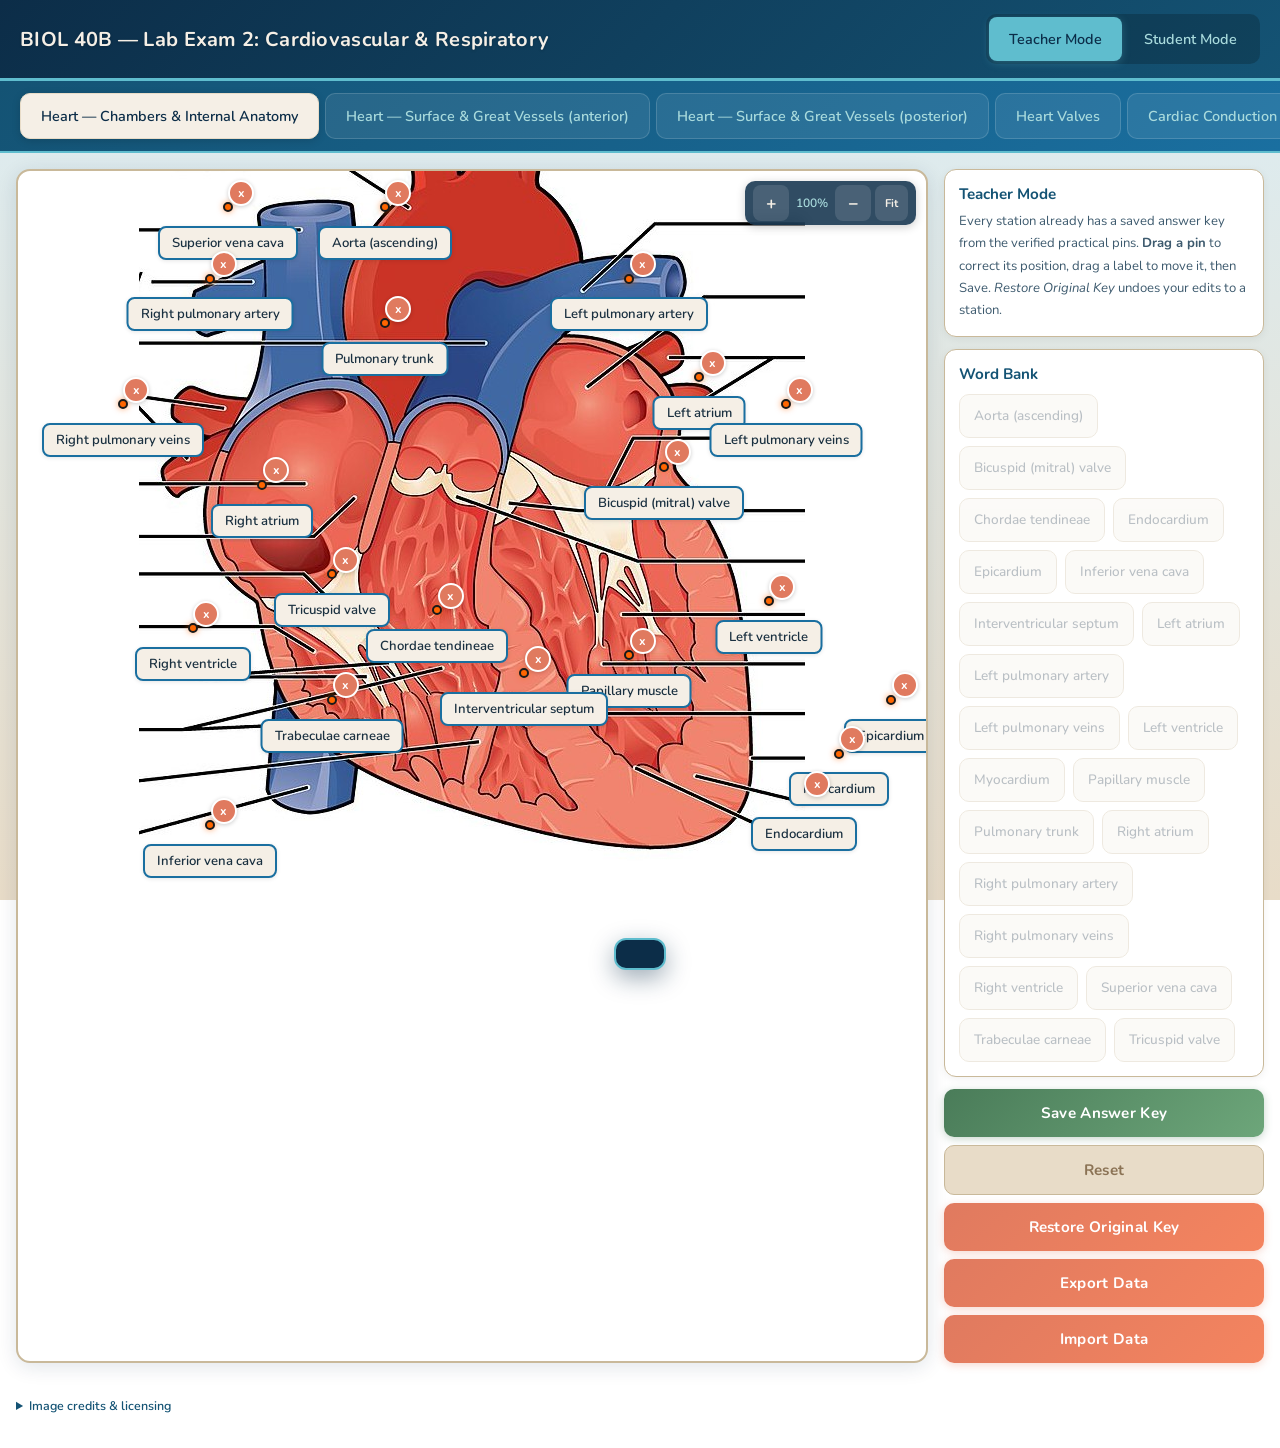
==== index.html @ 6e6079c3 "BIOL 40B Lab Exam 2 labeling study tool Browser-based labeling quiz: 19 stations, 121 pre-pinned str" ====
<!DOCTYPE html>
<html lang="en">
<head>
    <meta charset="UTF-8">
    <meta name="viewport" content="width=device-width, initial-scale=1.0, maximum-scale=1.0, user-scalable=no">
    <title>BIOL 40B — Lab Exam 2 Labeling</title>
    <link rel="stylesheet" href="styles.css?v=1">
</head>
<body>
    <header>
        <h1>BIOL 40B — Lab Exam 2: Cardiovascular &amp; Respiratory</h1>
        <div class="header-controls">
            <div class="mode-toggle">
                <button id="btn-teacher" class="mode-btn active" onclick="setMode('teacher')">Teacher Mode</button>
                <button id="btn-student" class="mode-btn" onclick="setMode('student')">Student Mode</button>
            </div>
        </div>
    </header>

    <nav class="image-tabs">
            <button class="tab active" data-image="heart_internal">Heart — Chambers & Internal Anatomy</button>
            <button class="tab" data-image="heart_surface_ant">Heart — Surface & Great Vessels (anterior)</button>
            <button class="tab" data-image="heart_surface_post">Heart — Surface & Great Vessels (posterior)</button>
            <button class="tab" data-image="heart_valves">Heart Valves</button>
            <button class="tab" data-image="heart_conduction">Cardiac Conduction System</button>
            <button class="tab" data-image="blood_formed">Blood — Formed Elements</button>
            <button class="tab" data-image="vessel_cutaway">Blood Vessel — Wall Layers</button>
            <button class="tab" data-image="vessel_cross">Blood Vessel — Cross-Section</button>
            <button class="tab" data-image="cardiac_dia">Cardiac Muscle — Intercalated Discs</button>
            <button class="tab" data-image="cardiac_histo">Cardiac Muscle — Histology (Slide 45)</button>
            <button class="tab" data-image="heart_wall">Heart Wall & Pericardium</button>
            <button class="tab" data-image="resp_overview">Respiratory System Overview</button>
            <button class="tab" data-image="resp_upper">Upper Airway — Nasal Cavity & Pharynx</button>
            <button class="tab" data-image="resp_larynx">Larynx</button>
            <button class="tab" data-image="resp_lungs">Lungs — Lobes & Bronchial Tree</button>
            <button class="tab" data-image="resp_alveoli">Alveoli — Lung Histology</button>
            <button class="tab" data-image="resp_trachea_histo">Trachea — Histology</button>
            <button class="tab" data-image="resp_pleura">Pleural Membranes</button>
            <button class="tab" data-image="resp_muscles">Respiratory Muscles</button>
    </nav>

    <main>
        <div class="workspace">
            <div class="image-viewport" id="image-viewport">
                <div class="zoom-controls">
                    <button class="zoom-btn" onclick="zoomIn()" title="Zoom in">+</button>
                    <span class="zoom-level" id="zoom-level">100%</span>
                    <button class="zoom-btn" onclick="zoomOut()" title="Zoom out">&minus;</button>
                    <button class="zoom-btn zoom-fit" onclick="zoomReset()" title="Fit to view">Fit</button>
                </div>
                <div class="image-container" id="image-container">
                    <img id="main-image" src="" alt="Lab image" draggable="false">
                    <svg id="lines-layer" xmlns="http://www.w3.org/2000/svg"></svg>
                    <div id="markers-layer"></div>
                </div>
                <div class="pdf-container" id="pdf-container" style="display:none;">
                    <iframe id="pdf-frame" src="" title="PDF"></iframe>
                    <a id="pdf-download" href="#" download>Download PDF</a>
                </div>
            </div>

            <div class="sidebar">
                <div class="instructions" id="instructions">
                    <h3>Teacher Mode</h3>
                    <p>Every station already has a saved answer key from the verified
                       practical pins. <b>Drag a pin</b> to correct its position, drag a
                       label to move it, then Save. <i>Restore Original Key</i> undoes
                       your edits to a station.</p>
                </div>

                <div class="word-bank" id="word-bank">
                    <h3>Word Bank</h3>
                    <div id="word-list"></div>
                </div>

                <div class="actions">
                    <button id="btn-save" class="action-btn save-btn" onclick="saveAnswerKey()">Save Answer Key</button>
                    <button id="btn-submit" class="action-btn submit-btn" onclick="submitAnswers()" style="display:none;">Submit Answers</button>
                    <button id="btn-reset" class="action-btn reset-btn" onclick="resetCurrent()">Reset</button>
                    <button id="btn-restore" class="action-btn data-btn" onclick="restorePreset()">Restore Original Key</button>
                    <button id="btn-export" class="action-btn data-btn" onclick="exportData()">Export Data</button>
                    <button id="btn-import" class="action-btn data-btn" onclick="document.getElementById('import-file').click()">Import Data</button>
                    <input type="file" id="import-file" accept="application/json,.json" style="display:none;" onchange="importData(event)">
                </div>

                <div id="results" class="results" style="display:none;"></div>
            </div>
        </div>
    </main>

    <footer class="credits">
        <details id="credits-panel">
            <summary>Image credits &amp; licensing</summary>
            <div id="credits-list"></div>
            <p class="credits-note">
                A free study aid for BIOL&nbsp;40B. Figures remain the property of
                their respective authors under the licences listed above.
            </p>
        </details>
    </footer>

    <div id="toast" class="toast"></div>

    <script src="data.js?v=1"></script>
    <script src="app.js?v=1"></script>
</body>
</html>
---- styles.css ----
@import url('https://fonts.googleapis.com/css2?family=Nunito:wght@400;500;600;700&display=swap');

* {
    margin: 0;
    padding: 0;
    box-sizing: border-box;
}

:root {
    --ocean-deep: #0c2d48;
    --ocean-mid: #145374;
    --ocean-light: #1a6fa0;
    --ocean-foam: #5fbdce;
    --ocean-sky: #a8dadc;
    --sand-light: #f5efe6;
    --sand-warm: #e8dcc8;
    --sand-dark: #c9b99a;
    --kelp-green: #4a7c59;
    --kelp-light: #6da67a;
    --coral: #e07a5f;
    --coral-light: #f2a68b;
    --sunset: #f4845f;
    --driftwood: #8b7355;
    --seafoam-glass: rgba(95, 189, 206, 0.12);
    --text-dark: #1a3040;
    --text-mid: #3d5a6e;
    --text-light: #7a9aad;
}

body {
    font-family: 'Nunito', -apple-system, BlinkMacSystemFont, 'Segoe UI', Roboto, sans-serif;
    background: linear-gradient(180deg, #dceef5 0%, #e8dcc8 100%);
    background-attachment: fixed;
    color: var(--text-dark);
    min-height: 100vh;
    overflow-x: hidden;
    -webkit-tap-highlight-color: transparent;
}

header {
    background: linear-gradient(135deg, var(--ocean-deep) 0%, var(--ocean-mid) 100%);
    border-bottom: 3px solid var(--ocean-foam);
    padding: 14px 20px;
    display: flex;
    align-items: center;
    justify-content: space-between;
    flex-wrap: wrap;
    gap: 10px;
    box-shadow: 0 2px 12px rgba(12, 45, 72, 0.3);
}

header h1 {
    font-size: 1.25rem;
    font-weight: 700;
    color: var(--sand-light);
    letter-spacing: 0.3px;
    text-shadow: 0 1px 3px rgba(0,0,0,0.2);
}

.mode-toggle {
    display: flex;
    background: rgba(0,0,0,0.2);
    border-radius: 10px;
    padding: 3px;
    gap: 2px;
}

.mode-btn {
    padding: 10px 20px;
    border: none;
    border-radius: 8px;
    cursor: pointer;
    font-family: inherit;
    font-size: 0.9rem;
    font-weight: 600;
    transition: all 0.25s;
    background: transparent;
    color: var(--ocean-sky);
    min-height: 44px;
}

.mode-btn.active {
    background: var(--ocean-foam);
    color: var(--ocean-deep);
    box-shadow: 0 2px 8px rgba(95, 189, 206, 0.3);
}

.mode-btn:hover:not(.active) {
    color: white;
    background: rgba(255,255,255,0.1);
}

nav.image-tabs {
    display: flex;
    gap: 6px;
    padding: 12px 20px;
    background: linear-gradient(135deg, var(--ocean-mid) 0%, var(--ocean-light) 100%);
    border-bottom: 2px solid var(--ocean-foam);
    overflow-x: auto;
    -webkit-overflow-scrolling: touch;
}

.tab {
    padding: 12px 20px;
    border: 1px solid rgba(255,255,255,0.15);
    border-radius: 10px;
    background: rgba(255,255,255,0.08);
    color: var(--ocean-sky);
    cursor: pointer;
    font-family: inherit;
    font-size: 0.9rem;
    font-weight: 600;
    transition: all 0.25s;
    white-space: nowrap;
    min-height: 44px;
}

.tab:hover {
    background: rgba(255,255,255,0.15);
    color: white;
}

.tab.active {
    background: var(--sand-light);
    color: var(--ocean-deep);
    border-color: var(--sand-warm);
    box-shadow: 0 2px 8px rgba(0,0,0,0.15);
}

main {
    padding: 16px;
}

.workspace {
    display: flex;
    gap: 16px;
    max-width: 1400px;
    margin: 0 auto;
}

/* ---- Zoom Viewport ---- */
.image-viewport {
    flex: 1;
    position: relative;
    background: white;
    border-radius: 14px;
    border: 2px solid var(--sand-dark);
    overflow: hidden;
    min-height: 300px;
    box-shadow: 0 4px 20px rgba(12, 45, 72, 0.12);
}

/* When showing a PDF, give the viewport enough vertical space for a full page */
.image-viewport.pdf-mode {
    min-height: calc(100vh - 200px);
}

.image-container {
    position: relative;
    transform-origin: 0 0;
    cursor: crosshair;
    display: inline-flex;
    align-items: center;
    justify-content: center;
    min-width: 100%;
    min-height: 300px;
    transition: none;
}

.image-container img {
    max-width: 100%;
    display: block;
    user-select: none;
    -webkit-user-drag: none;
    pointer-events: none;
}

.pdf-container {
    position: absolute;
    inset: 0;
    display: flex;
    flex-direction: column;
    background: white;
}

.pdf-container iframe {
    flex: 1;
    width: 100%;
    border: 0;
    display: block;
}

.pdf-container #pdf-download {
    display: block;
    text-align: center;
    padding: 10px;
    background: var(--ocean-mid, #2b6477);
    color: white;
    text-decoration: none;
    font-weight: 600;
    border-top: 1px solid var(--sand-dark, #c9b896);
}

.pdf-container #pdf-download:hover { filter: brightness(1.1); }

.tab-pdf { font-style: italic; }

/* Zoom controls */
.zoom-controls {
    position: absolute;
    top: 10px;
    right: 10px;
    z-index: 50;
    display: flex;
    align-items: center;
    gap: 4px;
    background: rgba(12, 45, 72, 0.85);
    backdrop-filter: blur(8px);
    -webkit-backdrop-filter: blur(8px);
    border-radius: 10px;
    padding: 4px 8px;
    box-shadow: 0 2px 10px rgba(0,0,0,0.2);
}

.zoom-btn {
    width: 36px;
    height: 36px;
    border: none;
    border-radius: 8px;
    background: rgba(255,255,255,0.12);
    color: var(--sand-light);
    font-size: 1.1rem;
    font-weight: 700;
    font-family: inherit;
    cursor: pointer;
    display: flex;
    align-items: center;
    justify-content: center;
    transition: background 0.15s;
    min-height: 36px;
}

.zoom-btn:hover {
    background: rgba(255,255,255,0.25);
}

.zoom-btn:active {
    transform: scale(0.92);
}

.zoom-btn.zoom-fit {
    font-size: 0.7rem;
    font-weight: 700;
    width: auto;
    padding: 0 10px;
}

.zoom-level {
    color: var(--ocean-sky);
    font-size: 0.75rem;
    font-weight: 600;
    min-width: 38px;
    text-align: center;
}

/* Panning cursor */
.image-viewport.panning .image-container {
    cursor: grabbing;
}

.image-viewport.zoomed .image-container {
    cursor: grab;
}

/* SVG lines layer */
#lines-layer {
    position: absolute;
    top: 0;
    left: 0;
    width: 100%;
    height: 100%;
    pointer-events: none;
    z-index: 8;
}

#markers-layer {
    position: absolute;
    top: 0;
    left: 0;
    width: 100%;
    height: 100%;
    pointer-events: none;
}

/* ---- Marker Dots ---- */
.marker-dot {
    position: absolute;
    width: 10px;
    height: 10px;
    border-radius: 50%;
    background: #ff6600;
    border: 2px solid #1a1a1a;
    box-shadow: 0 0 6px rgba(255, 102, 0, 0.6);
    cursor: pointer;
    display: flex;
    align-items: center;
    justify-content: center;
    font-size: 0;
    color: white;
    transform: translate(-50%, -50%);
    z-index: 10;
    pointer-events: auto;
    -webkit-touch-callout: none;
    transition: transform 0.15s, background 0.15s;
}

/* Invisible expanded touch target */
.marker-dot::after {
    content: '';
    position: absolute;
    width: 44px;
    height: 44px;
    border-radius: 50%;
}

.marker-dot:hover {
    transform: translate(-50%, -50%) scale(1.3);
}

/* Teacher can drag a pin itself to correct a pre-loaded position. */
body:not(.student-mode) .marker-dot {
    cursor: grab;
}

body.pin-dragging,
body.pin-dragging .marker-dot {
    cursor: grabbing;
}

/* Nothing should fight the pointer while a pin is being dragged. */
body.pin-dragging .marker-label,
body.pin-dragging .marker-delete {
    pointer-events: none;
}

body.pin-dragging .marker-dot:hover {
    transform: translate(-50%, -50%) scale(1.6);
    box-shadow: 0 0 10px 3px rgba(255, 102, 0, 0.75);
}

.marker-dot.dot-correct {
    background: var(--kelp-green);
}

.marker-dot.dot-incorrect {
    background: var(--coral);
}

/* ---- Marker Labels ---- */
.marker-label {
    position: absolute;
    transform: translate(-50%, -50%);
    background: var(--sand-light);
    border: 2px solid var(--ocean-light);
    color: var(--text-dark);
    padding: 6px 12px;
    border-radius: 8px;
    font-size: 0.82rem;
    font-weight: 600;
    white-space: nowrap;
    min-width: 44px;
    text-align: center;
    min-height: 32px;
    display: flex;
    align-items: center;
    justify-content: center;
    z-index: 11;
    pointer-events: auto;
    cursor: grab;
    user-select: none;
    box-shadow: 0 1px 4px rgba(0,0,0,0.1);
}

.marker-label.empty {
    border-style: dashed;
    border-color: var(--sand-dark);
    color: var(--text-light);
    min-width: 90px;
    background: rgba(255,255,255,0.7);
}

.marker-label.drop-hover {
    border-color: var(--kelp-green);
    background: #e8f5e9;
    border-style: solid;
}

.marker-label.correct {
    border-color: var(--kelp-green);
    background: #e8f5e9;
    color: #2d5a3d;
}

.marker-label.incorrect {
    border-color: var(--coral);
    background: #fce8e3;
    color: #8b3a2a;
}

.marker-label.label-dragging {
    cursor: grabbing;
    opacity: 0.85;
    box-shadow: 0 4px 16px rgba(0,0,0,0.2);
}

/* ---- Delete Button ---- */
.marker-delete {
    position: absolute;
    transform: translate(-50%, -50%);
    width: 26px;
    height: 26px;
    border-radius: 50%;
    background: var(--coral);
    color: white;
    font-size: 0.75rem;
    font-weight: 700;
    display: flex;
    align-items: center;
    justify-content: center;
    cursor: pointer;
    z-index: 20;
    pointer-events: auto;
    border: 2px solid white;
    line-height: 1;
    touch-action: manipulation;
    box-shadow: 0 1px 4px rgba(0,0,0,0.2);
}

.marker-delete:active {
    transform: translate(-50%, -50%) scale(0.9);
    background: #c0594a;
}

/* ---- Sidebar ---- */
.sidebar {
    width: 320px;
    flex-shrink: 0;
    display: flex;
    flex-direction: column;
    gap: 12px;
}

.instructions {
    background: white;
    border: 1px solid var(--sand-dark);
    border-radius: 12px;
    padding: 14px;
    box-shadow: 0 2px 8px rgba(0,0,0,0.06);
}

.instructions h3 {
    font-size: 0.95rem;
    margin-bottom: 6px;
    color: var(--ocean-mid);
}

.instructions p {
    font-size: 0.82rem;
    line-height: 1.7;
    color: var(--text-mid);
}

.word-bank {
    background: white;
    border: 1px solid var(--sand-dark);
    border-radius: 12px;
    padding: 14px;
    flex: 1;
    overflow-y: auto;
    -webkit-overflow-scrolling: touch;
    box-shadow: 0 2px 8px rgba(0,0,0,0.06);
}

.word-bank h3 {
    font-size: 0.95rem;
    margin-bottom: 10px;
    color: var(--ocean-mid);
}

#word-list {
    display: flex;
    flex-wrap: wrap;
    gap: 8px;
}

.word-chip {
    padding: 10px 14px;
    background: var(--sand-light);
    border: 1px solid var(--sand-dark);
    border-radius: 10px;
    font-size: 0.85rem;
    font-weight: 500;
    cursor: grab;
    transition: all 0.2s;
    user-select: none;
    color: var(--text-dark);
    min-height: 44px;
    display: flex;
    align-items: center;
}

.word-chip:hover {
    background: var(--ocean-foam);
    border-color: var(--ocean-light);
    color: var(--ocean-deep);
    box-shadow: 0 2px 6px rgba(95, 189, 206, 0.25);
}

.word-chip:active {
    transform: scale(0.96);
}

.word-chip.used {
    opacity: 0.3;
    cursor: default;
    pointer-events: none;
}

.word-chip.dragging {
    opacity: 0.4;
}

.word-chip.selected {
    background: var(--ocean-light);
    border-color: var(--ocean-foam);
    color: white;
    box-shadow: 0 0 0 3px rgba(26, 111, 160, 0.25);
}

/* Touch drag ghost */
.touch-ghost {
    position: fixed;
    padding: 10px 14px;
    background: var(--ocean-light);
    border: 2px solid var(--ocean-foam);
    border-radius: 10px;
    font-size: 0.85rem;
    font-weight: 600;
    color: white;
    pointer-events: none;
    z-index: 9999;
    box-shadow: 0 8px 24px rgba(12, 45, 72, 0.3);
    transform: rotate(-2deg);
    white-space: nowrap;
}

/* ---- Buttons ---- */
.actions {
    display: flex;
    flex-direction: column;
    gap: 8px;
}

.action-btn {
    padding: 14px;
    border: none;
    border-radius: 10px;
    font-family: inherit;
    font-size: 0.95rem;
    font-weight: 700;
    cursor: pointer;
    transition: all 0.2s;
    min-height: 48px;
    letter-spacing: 0.3px;
}

.action-btn:active {
    transform: scale(0.97);
}

.save-btn {
    background: linear-gradient(135deg, var(--kelp-green), var(--kelp-light));
    color: white;
    box-shadow: 0 2px 8px rgba(74, 124, 89, 0.3);
}
.save-btn:hover {
    box-shadow: 0 4px 12px rgba(74, 124, 89, 0.4);
}

.submit-btn {
    background: linear-gradient(135deg, var(--ocean-mid), var(--ocean-light));
    color: white;
    box-shadow: 0 2px 8px rgba(20, 83, 116, 0.3);
}
.submit-btn:hover {
    box-shadow: 0 4px 12px rgba(20, 83, 116, 0.4);
}

.reset-btn {
    background: var(--sand-warm);
    color: var(--driftwood);
    border: 1px solid var(--sand-dark);
}
.reset-btn:hover {
    background: var(--sand-dark);
    color: var(--text-dark);
}

.data-btn {
    background: linear-gradient(135deg, var(--coral), var(--sunset));
    color: white;
    box-shadow: 0 2px 8px rgba(224, 122, 95, 0.3);
}
.data-btn:hover {
    box-shadow: 0 4px 12px rgba(224, 122, 95, 0.4);
}

/* ---- Results ---- */
.results {
    background: white;
    border: 1px solid var(--sand-dark);
    border-radius: 12px;
    padding: 16px;
    box-shadow: 0 2px 8px rgba(0,0,0,0.06);
}

.results h3 {
    margin-bottom: 8px;
    color: var(--ocean-mid);
}

.results .score {
    font-size: 2.2rem;
    font-weight: 700;
    text-align: center;
    margin: 12px 0;
}

.results .score.perfect { color: var(--kelp-green); }
.results .score.good { color: var(--driftwood); }
.results .score.poor { color: var(--coral); }

.results .detail {
    font-size: 0.82rem;
    color: var(--text-mid);
    margin-top: 4px;
}

.results .wrong-item {
    padding: 6px 0;
    border-bottom: 1px solid var(--sand-warm);
    font-size: 0.85rem;
    color: var(--text-dark);
}

.results .wrong-item:last-child { border-bottom: none; }

/* ---- Toast ---- */
.toast {
    position: fixed;
    bottom: 30px;
    left: 50%;
    transform: translateX(-50%) translateY(100px);
    background: var(--ocean-deep);
    border: 2px solid var(--ocean-foam);
    color: var(--sand-light);
    padding: 14px 24px;
    border-radius: 12px;
    font-size: 0.9rem;
    font-weight: 600;
    transition: transform 0.3s ease;
    z-index: 1000;
    box-shadow: 0 8px 24px rgba(12, 45, 72, 0.4);
    max-width: 90vw;
    text-align: center;
}

.toast.show { transform: translateX(-50%) translateY(0); }
.toast.success { border-color: var(--kelp-light); }
.toast.error { border-color: var(--coral); }

/* Student mode — FIX #5: higher specificity to override .zoomed cursor */
.student-mode .image-viewport .image-container { cursor: default; }
.student-mode .image-viewport.zoomed .image-container { cursor: grab; }
.student-mode .image-viewport.panning .image-container { cursor: grabbing; }

/* ---- Responsive ---- */
@media (max-width: 900px) {
    .workspace { flex-direction: column; }
    .sidebar { width: 100%; }
    .word-bank { max-height: 40vh; }
}

@media (max-width: 600px) {
    header { padding: 10px 12px; }
    header h1 { font-size: 1rem; width: 100%; }
    nav.image-tabs { padding: 8px 12px; gap: 4px; }
    .tab { padding: 10px 14px; font-size: 0.82rem; }
    main { padding: 10px; }
    .image-container { min-height: 250px; }
    .marker-dot { width: 8px; height: 8px; }
    .marker-label { font-size: 0.75rem; padding: 5px 8px; }
    .word-chip { padding: 8px 10px; font-size: 0.8rem; }
    .sidebar { gap: 8px; }
}

/* ---- Image credits footer ---- */
.credits {
    max-width: 1400px;
    margin: 0 auto;
    padding: 12px 16px 28px;
    font-size: 0.78rem;
    color: var(--text-mid);
}

.credits summary {
    cursor: pointer;
    font-weight: 600;
    color: var(--ocean-mid);
    padding: 6px 0;
    user-select: none;
}

.credits summary:hover {
    color: var(--ocean-light);
}

.credits .credit {
    margin: 10px 0;
    line-height: 1.45;
}

.credits .credit b {
    color: var(--text-dark);
    font-weight: 600;
}

.credits a {
    color: var(--ocean-light);
    word-break: break-word;
}

.credits .lic {
    display: inline-block;
    background: var(--seafoam-glass);
    border: 1px solid var(--ocean-sky);
    border-radius: 6px;
    padding: 1px 7px;
    margin-left: 4px;
    white-space: nowrap;
}

.credits-note {
    margin-top: 14px;
    padding-top: 10px;
    border-top: 1px solid var(--sand-warm);
    color: var(--text-light);
    font-style: italic;
}
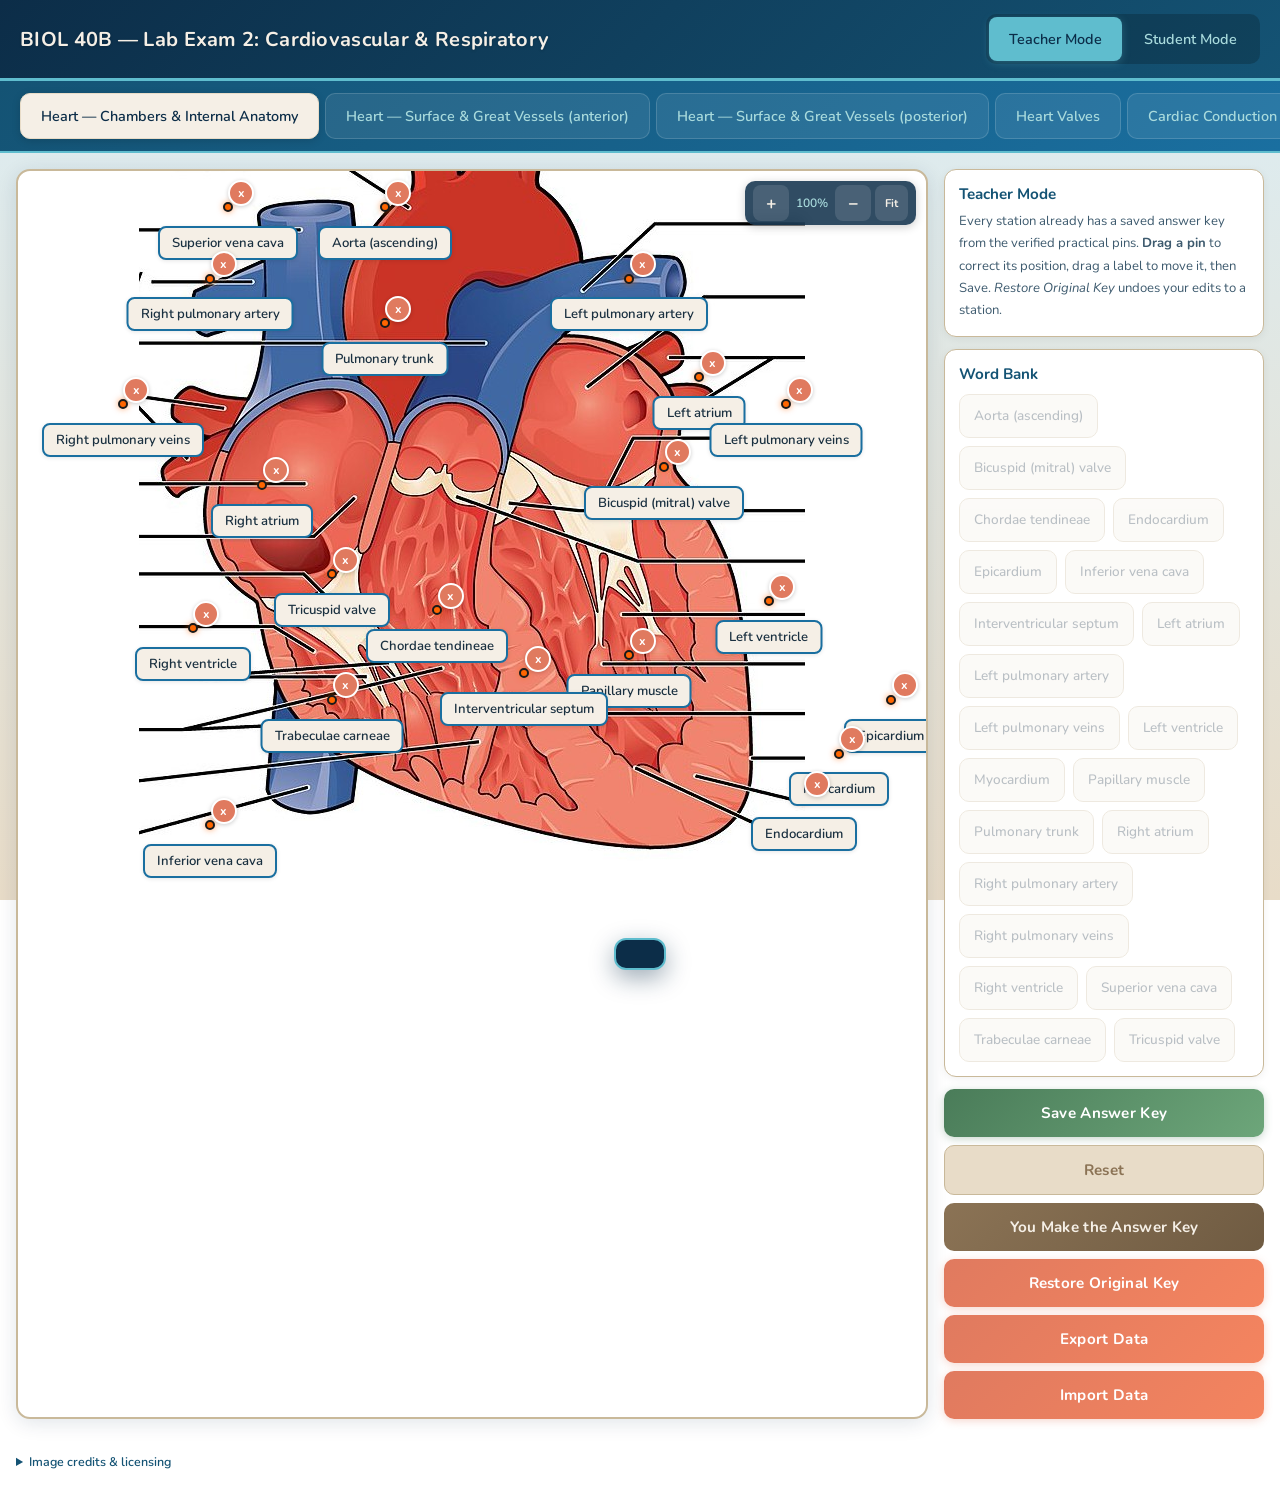
==== commit 47282670: "Reject wrong answers in student mode; add blank-key drill Student mode no longer accepts a wrong ter" ====
--- a/index.html
+++ b/index.html
@@ -4,7 +4,7 @@
     <meta charset="UTF-8">
     <meta name="viewport" content="width=device-width, initial-scale=1.0, maximum-scale=1.0, user-scalable=no">
     <title>BIOL 40B — Lab Exam 2 Labeling</title>
-    <link rel="stylesheet" href="styles.css?v=1">
+    <link rel="stylesheet" href="styles.css?v=2">
 </head>
 <body>
     <header>
@@ -77,6 +77,7 @@
                     <button id="btn-save" class="action-btn save-btn" onclick="saveAnswerKey()">Save Answer Key</button>
                     <button id="btn-submit" class="action-btn submit-btn" onclick="submitAnswers()" style="display:none;">Submit Answers</button>
                     <button id="btn-reset" class="action-btn reset-btn" onclick="resetCurrent()">Reset</button>
+                    <button id="btn-blank" class="action-btn blank-btn" onclick="startBlank()">You Make the Answer Key</button>
                     <button id="btn-restore" class="action-btn data-btn" onclick="restorePreset()">Restore Original Key</button>
                     <button id="btn-export" class="action-btn data-btn" onclick="exportData()">Export Data</button>
                     <button id="btn-import" class="action-btn data-btn" onclick="document.getElementById('import-file').click()">Import Data</button>
@@ -101,7 +102,7 @@
 
     <div id="toast" class="toast"></div>
 
-    <script src="data.js?v=1"></script>
-    <script src="app.js?v=1"></script>
+    <script src="data.js?v=2"></script>
+    <script src="app.js?v=2"></script>
 </body>
 </html>
--- a/styles.css
+++ b/styles.css
@@ -757,3 +757,38 @@
     color: var(--text-light);
     font-style: italic;
 }
+
+/* ---- Wrong-drop rejection (student mode) ---- */
+@keyframes reject-shake {
+    0%, 100% { transform: translate(-50%, -50%); }
+    20%      { transform: translate(-50%, -50%) translateX(-7px); }
+    40%      { transform: translate(-50%, -50%) translateX(7px); }
+    60%      { transform: translate(-50%, -50%) translateX(-5px); }
+    80%      { transform: translate(-50%, -50%) translateX(3px); }
+}
+
+.marker-label.reject,
+.marker-dot.reject {
+    animation: reject-shake 0.42s ease-in-out;
+    border-color: var(--coral) !important;
+    background: var(--coral-light) !important;
+    color: var(--text-dark);
+}
+
+/* Correct answers lock in — make that unmistakable. */
+.marker-label.correct {
+    border-color: var(--kelp-green);
+    background: var(--kelp-light);
+    color: #10240f;
+    font-weight: 700;
+}
+
+@media (prefers-reduced-motion: reduce) {
+    .marker-label.reject,
+    .marker-dot.reject { animation: none; }
+}
+
+.blank-btn {
+    background: linear-gradient(135deg, var(--driftwood) 0%, #6f5b42 100%);
+    color: var(--sand-light);
+}
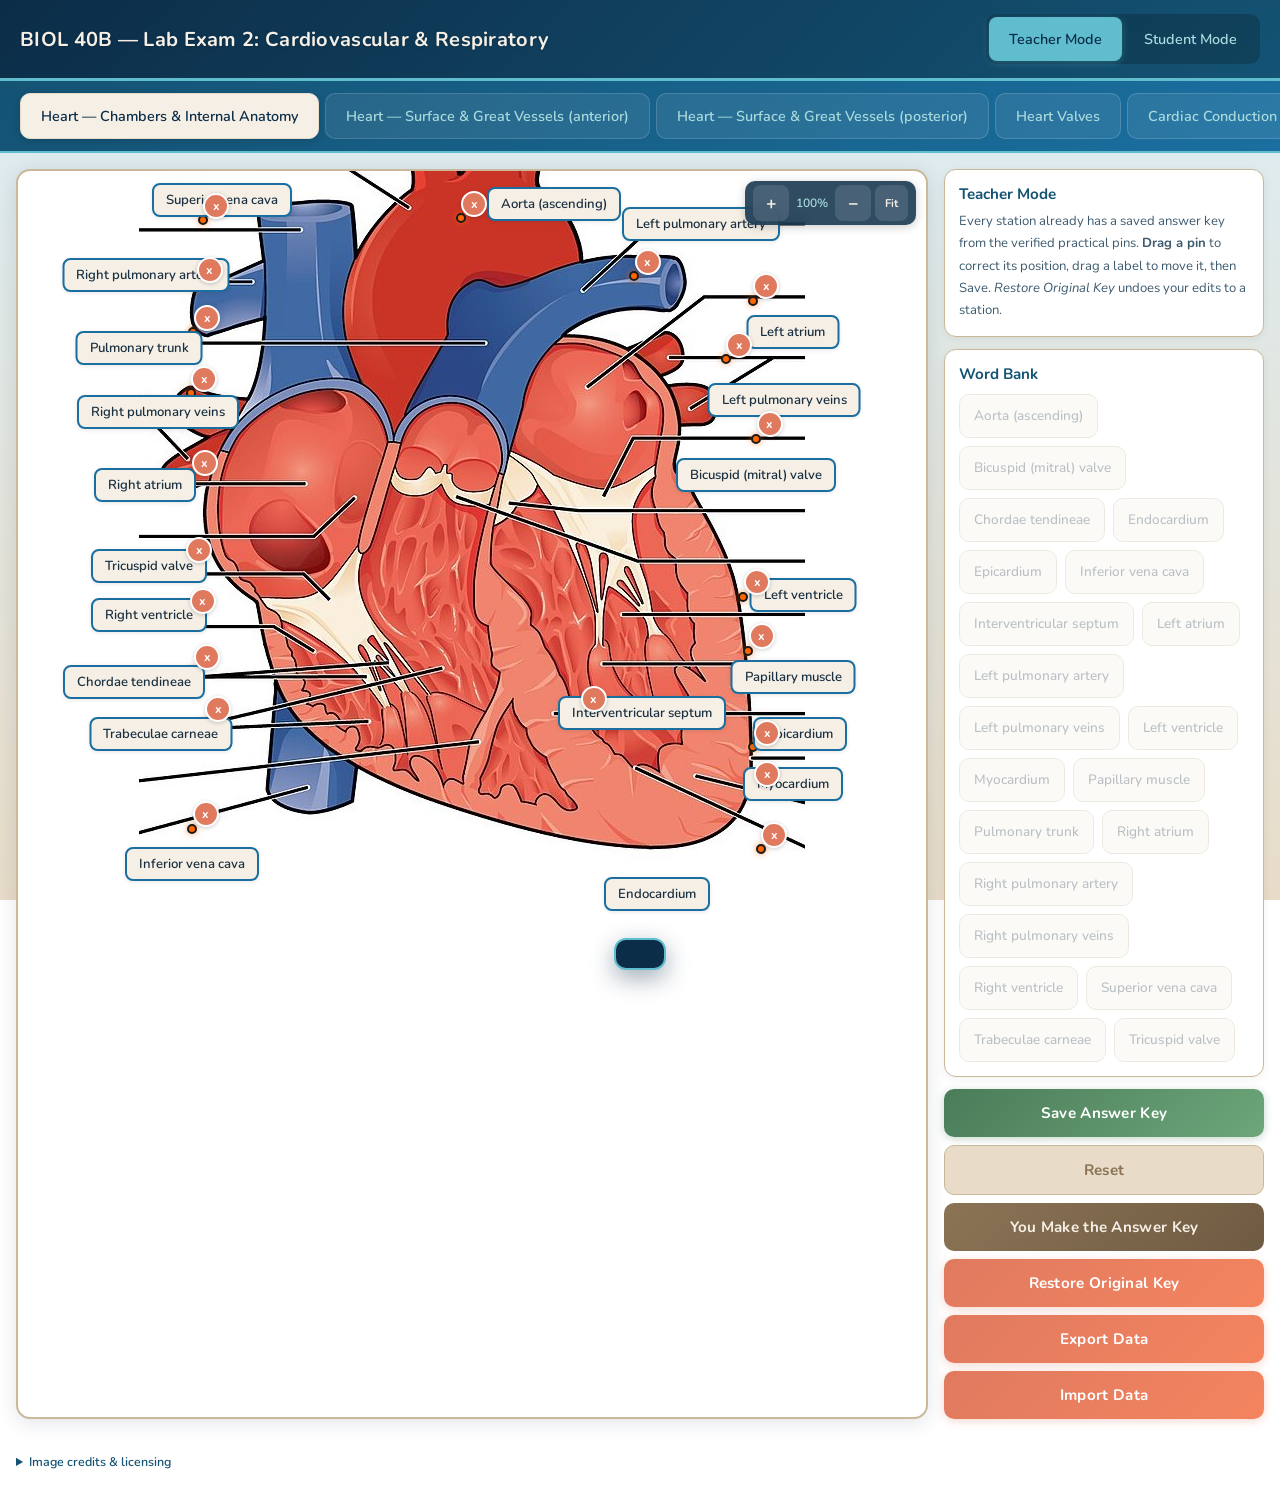
==== commit d3c14bf7: "Use hand-verified pin placements as the default answer key The generated key from gen.py was a first" ====
--- a/index.html
+++ b/index.html
@@ -102,7 +102,7 @@
 
     <div id="toast" class="toast"></div>
 
-    <script src="data.js?v=2"></script>
+    <script src="data.js?v=3"></script>
     <script src="app.js?v=2"></script>
 </body>
 </html>
